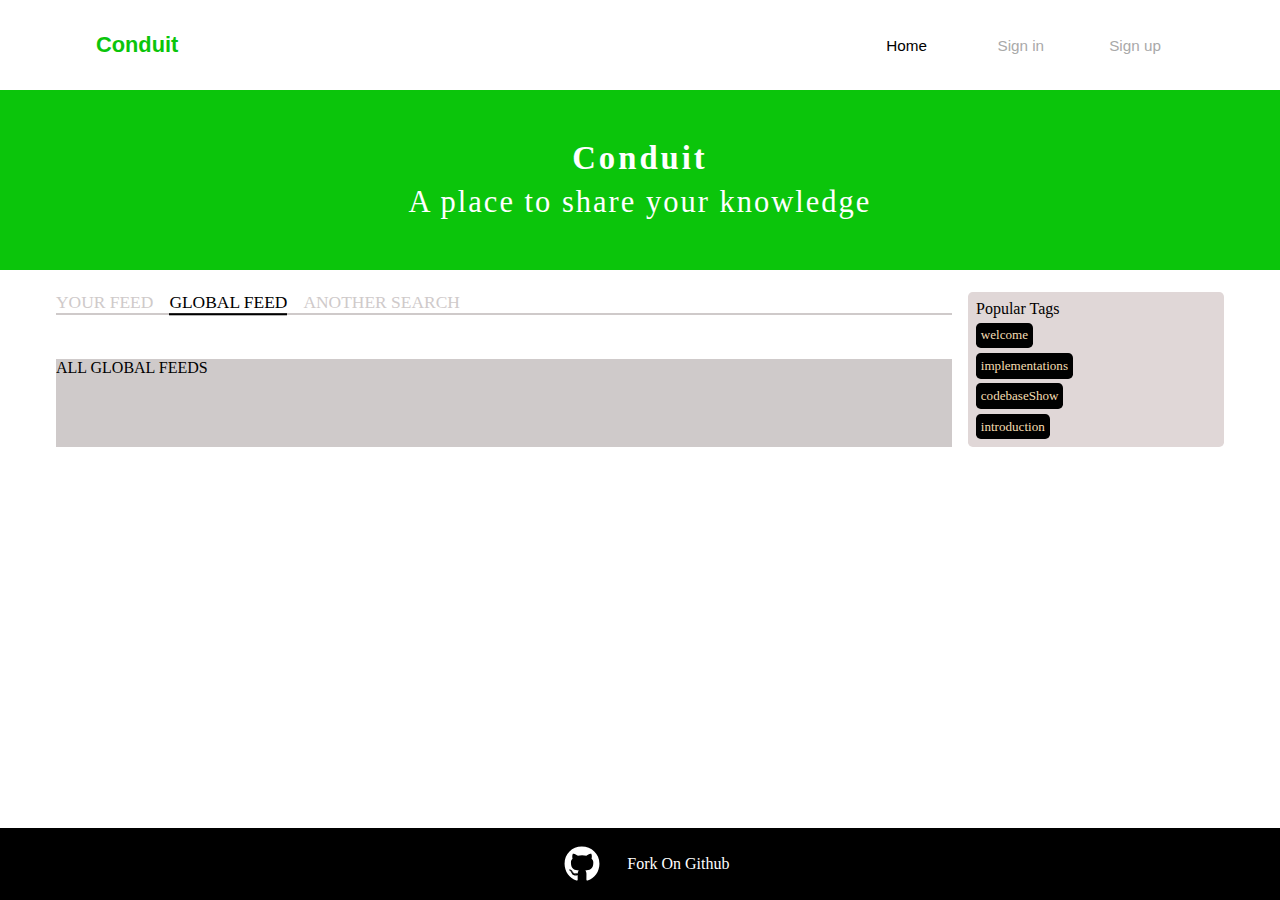
==== index.html @ dde9bed8 "add the home template" ====
<!DOCTYPE html>
<html lang="en">
<head>
    <meta charset="UTF-8">
    <meta name="viewport" content="width=device-width, initial-scale=1.0">
    <link rel="icon" type="image/x-icon" href="img/icons/registration.ico">
    <link rel="stylesheet" type="text/css" href="./css/font_awesome.css">
    <link href="https://fonts.googleapis.com/css2?family=Baloo+Tamma+2:wght@400;500;600;700;800&family=Indie+Flower&family=Lobster&display=swap" rel="stylesheet">
    <link rel="stylesheet" type="text/css" href="css/style.css">
    <title>Dioxus Web Template</title>
</head>
<body>
<div class="main home">
    <div class="header">
        <a href="./index.html" class="title">Conduit</a>
        <div class="nav">
            <a href="./index.html" class="item active">Home</a>
            <a href="./login.html" class="item">Sign in</a>
            <a href="./register.html" class="item">Sign up</a>
        </div>
    </div>
    <div class="header_description">
        <div class="title">Conduit</div>
        <div class="description">A place to share your knowledge</div>
    </div>
    <div class="body">
        <div class="feeds">
            <div class="nav">
                <div class="item first">YOUR FEED</div>
                <div class="item second active">GLOBAL FEED</div>
                <div class="item third">ANOTHER SEARCH</div>
            </div>
            <div class="content second">
                <div class="item_ first">ALL YOUR FEEDS</div>
                <div class="item_ second">ALL GLOBAL FEEDS</div>
                <div class="item_ third">ALL ANOTHER SEARCH</div>
            </div>
        </div>
        <div class="aside">
            <div class="title">Popular Tags</div>
            <a href="#" class="tag">welcome</a>
            <a href="#" class="tag">implementations</a>
            <a href="#" class="tag">codebaseShow</a>
            <a href="#" class="tag">introduction</a>
        </div>
    </div>
    <a class="footer" href="#">
        <span class="logo"><i class="fab fa-github"></i> </span>
        <span class="title">Fork On Github</span>
    </a>
</div>

    <script src="js/font_awesome.js" type="text/javascript"></script>
    <script src="js/jquery.js" type="text/javascript"></script>
    <script src="js/babel.js" type="text/javascript"></script>
    <script src="js/script.js" type="text/babel"></script>
</body>
</html>
---- css/style.css ----
*, *::before, *::after {
  margin: 0;
  padding: 0;
  border: none;
  outline: none;
  box-sizing: border-box;
  text-decoration: none;
  transition: all .3s;
}

body {
  overflow-x: hidden;
}
body .main {
  width: 100vw;
  max-width: 100vw;
  min-height: 100vh;
  height: 100vh;
  display: flex;
  flex-flow: nowrap column;
  align-items: center;
  justify-content: center;
  overflow-x: hidden;
  /* gap: 16px; */
}
body .main .header {
  flex-basis: 10%;
  width: 85%;
  display: flex;
  align-items: center;
  justify-content: space-between;
}
body .main .header .title {
  color: #0bc50b;
  font-weight: bold;
  font-family: 'Poppins', sans-serif;
  flex-basis: 15%;
  font-size: calc(1vh + 1vw);
  height: 50%;
  display: flex;
  align-items: center;
}
body .main .header .nav {
  flex-basis: 30%;
  height: 50%;
  display: flex;
  align-items: center;
  justify-content: space-between;
}
body .main .header .nav .item {
  flex-basis: 30%;
  justify-content: center;
  align-items: center;
  display: flex;
  height: 100%;
  font-size: calc(.7vh + .7vw );
  font-family: 'Poppins', sans-serif;
  color: darkgray;
}
body .main .header .nav .item.active {
  color: #000000;
}
body .main .body {
  flex-basis: 90%;
  display: flex;
  width: 100%;
  flex-flow: nowrap column;
  align-items: center;
  justify-content: space-between;
}
body .main .body .item {
  width: 50%;
  display: flex;
  align-items: center;
  justify-content: center;
}
body .main .body .item.title {
  flex-basis: 10%;
  font-size: calc(2vw + 2vh);
}
body .main .body .item.register {
  flex-basis: 5%;
  font-size: calc(1vw + 1vh);
  color: #0bc50b;
}
body .main .body .item.register:hover {
  text-decoration: underline;
}
body .main .body .item.login {
  flex-basis: 5%;
  font-size: calc(1vw + 1vh);
  color: #0bc50b;
}
body .main .body .item.login:hover {
  text-decoration: underline;
}
body .main .body .item.form {
  flex-basis: 80%;
  flex-flow: nowrap column;
  justify-content: flex-start;
  gap: calc(.5vh + .5vw);
}
body .main .body .item.form .input {
  width: 50%;
  border: 2px solid gray;
  padding: .5rem;
  border-radius: .3rem;
  font-size: calc(.7vh + .7vw);
}
body .main .body .item.form .input.submit {
  color: white;
  background: #0bc50b;
  cursor: pointer;
}
body .main .body .item.form .input.submit:hover {
  color: #0bc50b;
  background: white;
}
body .main .footer {
  position: fixed;
  bottom: 0;
  left: 0;
  right: 0;
  background: black;
  color: white;
  height: 8vh;
  display: flex;
  justify-content: center;
  align-items: center;
  gap: 1vw;
}
body .main .footer .logo {
  flex-basis: 5%;
  height: 50%;
}
body .main .footer .title {
  height: 50%;
  /* flex-basis: 9%; */
  display: flex;
  align-items: center;
  justify-content: flex-start;
}
body .main .footer .title:hover {
  text-decoration: underline;
}
body .main .footer:hover .title {
  text-decoration: underline;
}
body .main.home {
  height: fit-content;
  min-height: fit-content;
}
body .main.home .header {
  flex-basis: 10vh;
}
body .main.home .header_description {
  flex-basis: 20vh;
  width: 100%;
  background: #0bc50b;
  color: white;
  display: flex;
  align-items: center;
  justify-content: center;
  flex-flow: nowrap column;
  gap: 0.5rem;
}
body .main.home .header_description .title {
  /*flex-basis: 35%;*/
  /* width: 50%; */
  font-size: calc(1.5vh + 1.5vw);
  font-weight: bold;
  letter-spacing: 3px;
  /* justify-self: end; */
  /* align-self: end; */
}
body .main.home .header_description .description {
  /*flex-basis: 20%;*/
  font-size: calc(1.4vh + 1.4vw);
  letter-spacing: 2px;
}
body .main.home .body {
  flex-basis: fit-content;
  display: grid;
  grid-template-columns: 70vw 20vw;
  justify-content: center;
  grid-auto-rows: max-content;
  grid-gap: 1rem;
  padding-top: calc(1vh + 1vw);
  align-items: flex-start;
}
body .main.home .body .feeds {
  width: 100%;
  height: 100%;
  display: grid;
  grid-gap: 1.3rem;
  grid-template-columns: initial;
  grid-template-rows: 30% auto;
}
body .main.home .body .feeds .nav {
  display: flex;
  justify-content: flex-start;
  align-items: center;
  height: 50%;
  border-bottom: 2px solid #cfcaca;
  gap: 1rem;
  color: #cfcaca;
}
body .main.home .body .feeds .nav .item {
  height: 100%;
  width: fit-content;
  position: relative;
  font-size: calc(.8vw + .8vh);
}
body .main.home .body .feeds .nav .item.active {
  color: #000000;
}
body .main.home .body .feeds .nav .item.active::after {
  content: '';
  position: absolute;
  width: 100%;
  height: 100%;
  background: black;
  transform-origin: bottom;
  transform: scaleY(0.1) translateY(20px);
}
body .main.home .body .feeds .content {
  overflow: hidden;
  display: grid;
  grid-auto-flow: column;
  grid-template-columns: repeat(auto-fit, 100%);
  grid-auto-columns: 100%;
}
body .main.home .body .feeds .content .item_ {
  background: #cfcaca;
}
body .main.home .body .feeds .content .item_:nth-child(1) {
  transform: translateX(-100%);
}
body .main.home .body .feeds .content .item_:nth-child(2) {
  transform: translate(-100%, 100%);
}
body .main.home .body .feeds .content .item_:nth-child(3) {
  transform: translateX(-100%);
}
body .main.home .body .feeds .content.first .item_:nth-child(1) {
  transform: translateX(0);
}
body .main.home .body .feeds .content.second .item_:nth-child(2) {
  transform: translate(-100%, 0);
}
body .main.home .body .feeds .content.third .item_:nth-child(3) {
  transform: translateX(-200%);
}
body .main.home .body .aside {
  background: #e0d7d7;
  padding: .5rem;
  display: flex;
  flex-flow: nowrap column;
  gap: .3rem;
  border-radius: .3rem;
}
body .main.home .body .aside .tag {
  border: none;
  border-radius: .3rem;
  background: black;
  color: wheat;
  width: fit-content;
  padding: .3rem;
  font-size: calc(.6vw + .6vh);
}

img, svg {
  width: 100%;
  height: 100% !important;
}
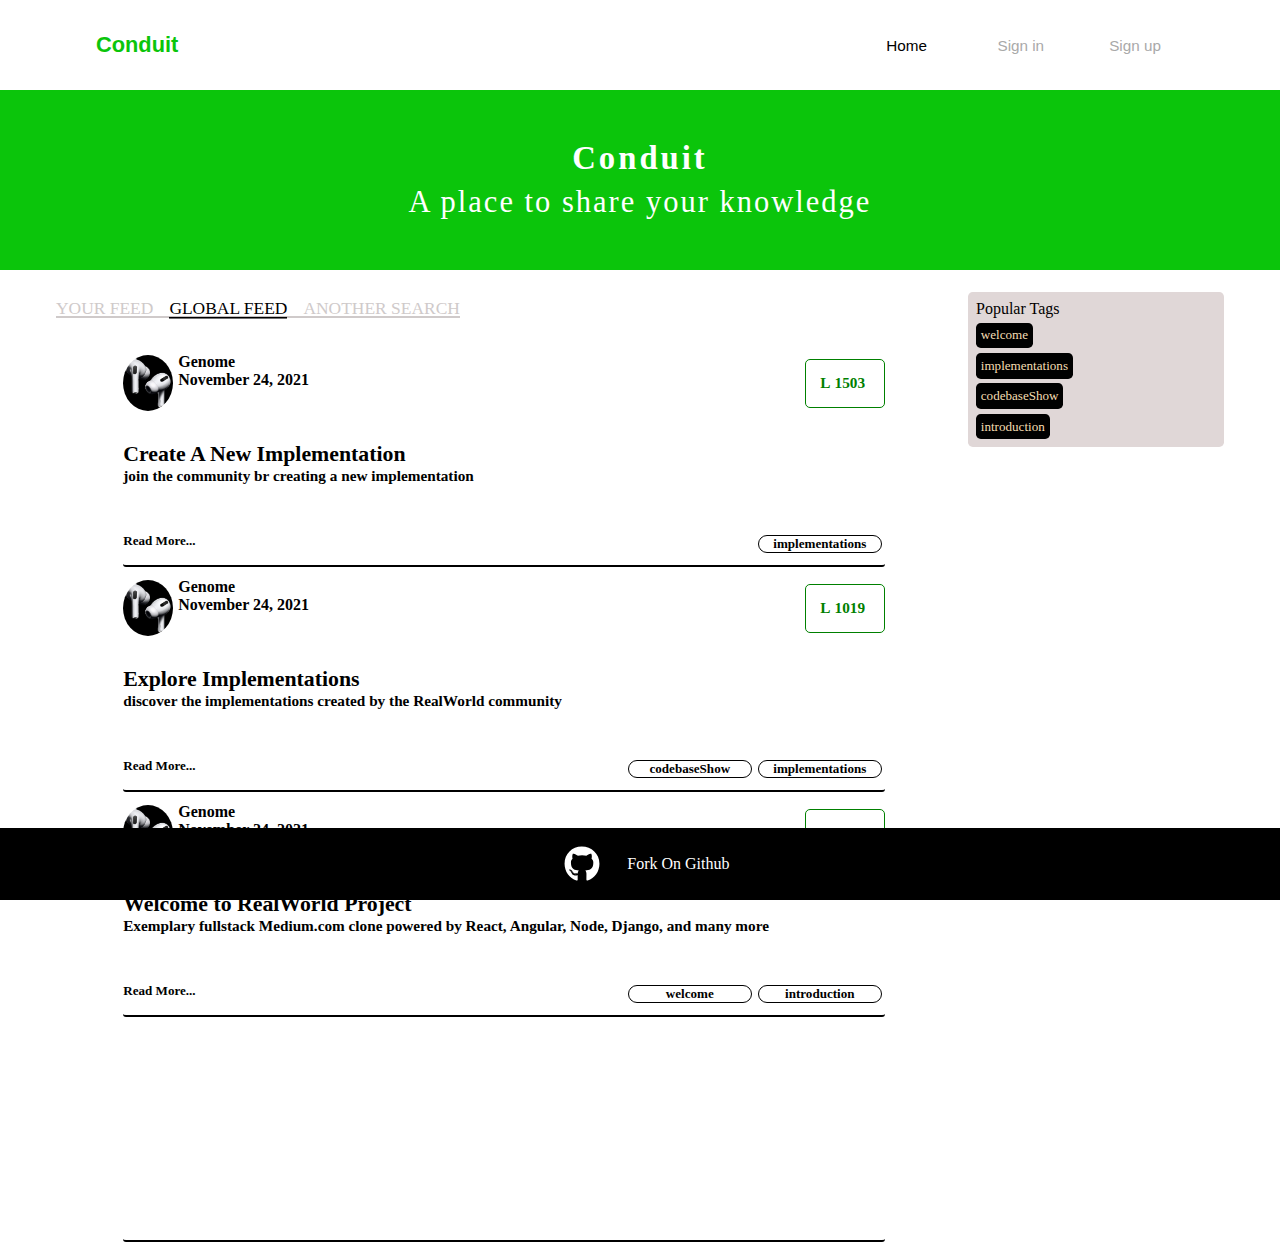
==== commit 8b89d0ab: "update styles and implement design of home feeds" ====
--- a/index.html
+++ b/index.html
@@ -32,7 +32,100 @@
             </div>
             <div class="content second">
                 <div class="item_ first">ALL YOUR FEEDS</div>
-                <div class="item_ second">ALL GLOBAL FEEDS</div>
+                <div class="item_ second">
+                    <div class="gf fgf">
+                        <div class="container">
+                            <div class="headerH">
+                                <div class="leftH">
+                                    <a href="#" class="logo">
+                                        <img src="img/a2.png">
+                                    </a>
+                                    <div class="user">
+                                        <a href="#" class="name">Genome</a>
+                                        <div class="date">November 24, 2021</div>
+                                    </div>
+                                </div>
+                                <a href="#" class="right">
+                                    <div class="logo">L</div>
+                                    <div class="likes">1503</div>
+                                </a>
+                            </div>
+                            <a href="#" class="bodyH">
+                                <div class="title">Create A New Implementation</div>
+                                <div class="subtitle">join the community br creating a new implementation</div>
+                            </a>
+                            <div class="footerH">
+                                <a href="#" class="left">Read More...</a>
+                                <div class="right">
+                                    <a href="#" class="itemf">implementations</a>
+                                </div>
+                            </div>
+                        </div>
+                    </div>
+                    <div class="gf sgf">
+                        <div class="container">
+                            <div class="headerH">
+                                <div class="leftH">
+                                    <a href="#" class="logo">
+                                        <img src="img/a2.png">
+                                    </a>
+                                    <div class="user">
+                                        <a href="#" class="name">Genome</a>
+                                        <div class="date">November 24, 2021</div>
+                                    </div>
+                                </div>
+                                <a href="#" class="right">
+                                    <div class="logo">L</div>
+                                    <div class="likes">1019</div>
+                                </a>
+                            </div>
+                            <a href="#" class="bodyH">
+                                <div class="title">Explore Implementations</div>
+                                <div class="subtitle">discover the implementations created by the RealWorld community</div>
+                            </a>
+                            <div class="footerH">
+                                <a href="#" class="left">Read More...</a>
+                                <div class="right">
+                                    <a href="#" class="itemf">codebaseShow</a>
+                                    <a href="#" class="itemf">implementations</a>
+                                </div>
+                            </div>
+                        </div>
+                    </div>
+                    <div class="gf tgf">
+                        <div class="container">
+                            <div class="headerH">
+                                <div class="leftH">
+                                    <a href="#" class="logo">
+                                        <img src="img/a2.png">
+                                    </a>
+                                    <div class="user">
+                                        <a href="#" class="name">Genome</a>
+                                        <div class="date">November 24, 2021</div>
+                                    </div>
+                                </div>
+                                <a href="#" class="right">
+                                    <div class="logo">L</div>
+                                    <div class="likes">676</div>
+                                </a>
+                            </div>
+                            <a href="#" class="bodyH">
+                                <div class="title">Welcome to RealWorld Project</div>
+                                <div class="subtitle">Exemplary fullstack Medium.com clone powered by React, Angular, Node, Django, and many more</div>
+                            </a>
+                            <div class="footerH">
+                                <a href="#" class="left">Read More...</a>
+                                <div class="right">
+                                    <a href="#" class="itemf">welcome</a>
+                                    <a href="#" class="itemf">introduction</a>
+                                </div>
+                            </div>
+                        </div>
+                    </div>
+                    <div class="gf tgf">
+
+                    </div>
+                </div>
                 <div class="item_ third">ALL ANOTHER SEARCH</div>
             </div>
         </div>
@@ -45,7 +138,7 @@
         </div>
     </div>
     <a class="footer" href="#">
-        <span class="logo"><i class="fab fa-github"></i> </span>
+        <span class="logo"><svg xmlns="http://www.w3.org/2000/svg" viewBox="0 0 496 512"><!--! Font Awesome Pro 6.0.0 by @fontawesome - https://fontawesome.com License - https://fontawesome.com/license (Commercial License) Copyright 2022 Fonticons, Inc. --><path d="M165.9 397.4c0 2-2.3 3.6-5.2 3.6-3.3.3-5.6-1.3-5.6-3.6 0-2 2.3-3.6 5.2-3.6 3-.3 5.6 1.3 5.6 3.6zm-31.1-4.5c-.7 2 1.3 4.3 4.3 4.9 2.6 1 5.6 0 6.2-2s-1.3-4.3-4.3-5.2c-2.6-.7-5.5.3-6.2 2.3zm44.2-1.7c-2.9.7-4.9 2.6-4.6 4.9.3 2 2.9 3.3 5.9 2.6 2.9-.7 4.9-2.6 4.6-4.6-.3-1.9-3-3.2-5.9-2.9zM244.8 8C106.1 8 0 113.3 0 252c0 110.9 69.8 205.8 169.5 239.2 12.8 2.3 17.3-5.6 17.3-12.1 0-6.2-.3-40.4-.3-61.4 0 0-70 15-84.7-29.8 0 0-11.4-29.1-27.8-36.6 0 0-22.9-15.7 1.6-15.4 0 0 24.9 2 38.6 25.8 21.9 38.6 58.6 27.5 72.9 20.9 2.3-16 8.8-27.1 16-33.7-55.9-6.2-112.3-14.3-112.3-110.5 0-27.5 7.6-41.3 23.6-58.9-2.6-6.5-11.1-33.3 2.6-67.9 20.9-6.5 69 27 69 27 20-5.6 41.5-8.5 62.8-8.5s42.8 2.9 62.8 8.5c0 0 48.1-33.6 69-27 13.7 34.7 5.2 61.4 2.6 67.9 16 17.7 25.8 31.5 25.8 58.9 0 96.5-58.9 104.2-114.8 110.5 9.2 7.9 17 22.9 17 46.4 0 33.7-.3 75.4-.3 83.6 0 6.5 4.6 14.4 17.3 12.1C428.2 457.8 496 362.9 496 252 496 113.3 383.5 8 244.8 8zM97.2 352.9c-1.3 1-1 3.3.7 5.2 1.6 1.6 3.9 2.3 5.2 1 1.3-1 1-3.3-.7-5.2-1.6-1.6-3.9-2.3-5.2-1zm-10.8-8.1c-.7 1.3.3 2.9 2.3 3.9 1.6 1 3.6.7 4.3-.7.7-1.3-.3-2.9-2.3-3.9-2-.6-3.6-.3-4.3.7zm32.4 35.6c-1.6 1.3-1 4.3 1.3 6.2 2.3 2.3 5.2 2.6 6.5 1 1.3-1.3.7-4.3-1.3-6.2-2.2-2.3-5.2-2.6-6.5-1zm-11.4-14.7c-1.6 1-1.6 3.6 0 5.9 1.6 2.3 4.3 3.3 5.6 2.3 1.6-1.3 1.6-3.9 0-6.2-1.4-2.3-4-3.3-5.6-2z"/></svg> </span>
         <span class="title">Fork On Github</span>
     </a>
 </div>
--- a/css/style.css
+++ b/css/style.css
@@ -133,6 +133,9 @@
   flex-basis: 5%;
   height: 50%;
 }
+body .main .footer .logo > svg {
+  fill: white;
+}
 body .main .footer .title {
   height: 50%;
   /* flex-basis: 9%; */
@@ -194,7 +197,8 @@
   display: grid;
   grid-gap: 1.3rem;
   grid-template-columns: initial;
-  grid-template-rows: 30% auto;
+  grid-template-rows: 35px 1fr;
+  place-items: center flex-start;
 }
 body .main.home .body .feeds .nav {
   display: flex;
@@ -229,6 +233,8 @@
   grid-auto-flow: column;
   grid-template-columns: repeat(auto-fit, 100%);
   grid-auto-columns: 100%;
+  width: 100%;
+  height: 100%;
 }
 body .main.home .body .feeds .content .item_ {
   background: #cfcaca;
@@ -238,6 +244,146 @@
 }
 body .main.home .body .feeds .content .item_:nth-child(2) {
   transform: translate(-100%, 100%);
+  display: grid;
+  grid-template-columns: 85%;
+  place-content: center;
+  grid-auto-rows: 225px;
+  background: white;
+  font-weight: bold;
+  place-items: center;
+}
+body .main.home .body .feeds .content .item_:nth-child(2) > .gf {
+  border-radius: 3px;
+  width: 100%;
+  height: 95%;
+  display: grid;
+  /* width: 100%; */
+  /* height: 100%; */
+  background: white;
+  border-bottom: 2px solid #000000;
+}
+body .main.home .body .feeds .content .item_:nth-child(2) > .gf .container {
+  width: 100%;
+  height: 95%;
+  /* background: black; */
+  display: grid;
+  grid-template-columns: 100%;
+  grid-template-rows: 30% 50% 20%;
+}
+body .main.home .body .feeds .content .item_:nth-child(2) > .gf .container .headerH {
+  display: grid;
+  grid-auto-flow: column;
+  width: 100%;
+  height: 100%;
+  grid-template-columns: repeat(2, 50%);
+}
+body .main.home .body .feeds .content .item_:nth-child(2) > .gf .container .headerH .leftH {
+  display: grid;
+  grid-auto-flow: column;
+  width: 100%;
+  height: 100%;
+  grid-template-columns: 55px max-content;
+  grid-template-rows: 100%;
+}
+body .main.home .body .feeds .content .item_:nth-child(2) > .gf .container .headerH .leftH .logo {
+  /* background: purple; */
+  width: 50px;
+  /* height: 50px; */
+  border-radius: 100%;
+  cursor: pointer;
+  display: grid;
+  /* grid-template-rows: 82%; */
+  place-content: center;
+}
+body .main.home .body .feeds .content .item_:nth-child(2) > .gf .container .headerH .leftH .user .name {
+  cursor: pointer;
+}
+body .main.home .body .feeds .content .item_:nth-child(2) > .gf .container .headerH .leftH .user .name:hover {
+  text-decoration: underline;
+  text-decoration-color: black;
+  color: black;
+}
+body .main.home .body .feeds .content .item_:nth-child(2) > .gf .container .headerH .right {
+  place-self: center flex-end;
+  display: grid;
+  grid-template-columns: 10px 50%;
+  grid-auto-flow: column;
+  width: min(80px, 30%);
+  height: 80%;
+  place-items: center;
+  border: 1px solid green;
+  color: green;
+  background: white;
+  border-radius: 5px;
+  place-content: center;
+  font-size: calc(.7vh + .7vw);
+  grid-template-rows: 70%;
+  cursor: pointer;
+  font-weight: bold;
+}
+body .main.home .body .feeds .content .item_:nth-child(2) > .gf .container .headerH .right:hover {
+  background-color: green;
+  color: white;
+}
+body .main.home .body .feeds .content .item_:nth-child(2) > .gf .container .bodyH {
+  width: 100%;
+  height: min-content;
+  display: grid;
+  cursor: pointer;
+  /* grid-gap: 5px; */
+  place-self: center;
+}
+body .main.home .body .feeds .content .item_:nth-child(2) > .gf .container .bodyH .title {
+  font-size: calc(1vw + 1vh );
+  width: 100%;
+  place-self: flex-end flex-start;
+}
+body .main.home .body .feeds .content .item_:nth-child(2) > .gf .container .bodyH .subtitle {
+  font-size: calc( .7vh + .7vw );
+  width: 100%;
+  place-self: flex-start;
+}
+body .main.home .body .feeds .content .item_:nth-child(2) > .gf .container .footerH {
+  display: grid;
+  grid-auto-flow: column;
+  grid-template-columns: repeat(2, 50%);
+}
+body .main.home .body .feeds .content .item_:nth-child(2) > .gf .container .footerH .left {
+  width: max-content;
+  height: 75%;
+  display: grid;
+  place-content: flex-end flex-start;
+  font-size: calc(.6vh + .6vw );
+  cursor: pointer;
+  place-self: center flex-start;
+}
+body .main.home .body .feeds .content .item_:nth-child(2) > .gf .container .footerH .right {
+  width: 100%;
+  height: 50%;
+  display: grid;
+  place-content: center;
+  font-size: calc(.6vh + .6vw );
+  /* width: min(125px, 50%); */
+  place-self: flex-end;
+  /* border: 1px solid #000000; */
+  border-radius: 50px;
+  cursor: pointer;
+  display: grid;
+  grid-auto-columns: min(130px, 50%);
+  grid-auto-flow: column;
+  place-content: center flex-end;
+  grid-template-rows: 90%;
+  place-items: center;
+}
+body .main.home .body .feeds .content .item_:nth-child(2) > .gf .container .footerH .right .itemf {
+  display: grid;
+  width: 95%;
+  /* grid-template-columns: 90%; */
+  /* font-size: .3em; */
+  height: 100%;
+  place-content: center;
+  border: 1px solid #000000;
+  border-radius: 25px;
 }
 body .main.home .body .feeds .content .item_:nth-child(3) {
   transform: translateX(-100%);
@@ -272,4 +418,9 @@
 img, svg {
   width: 100%;
   height: 100% !important;
-}
+  border-radius: inherit;
+}
+
+a {
+  color: black;
+}
